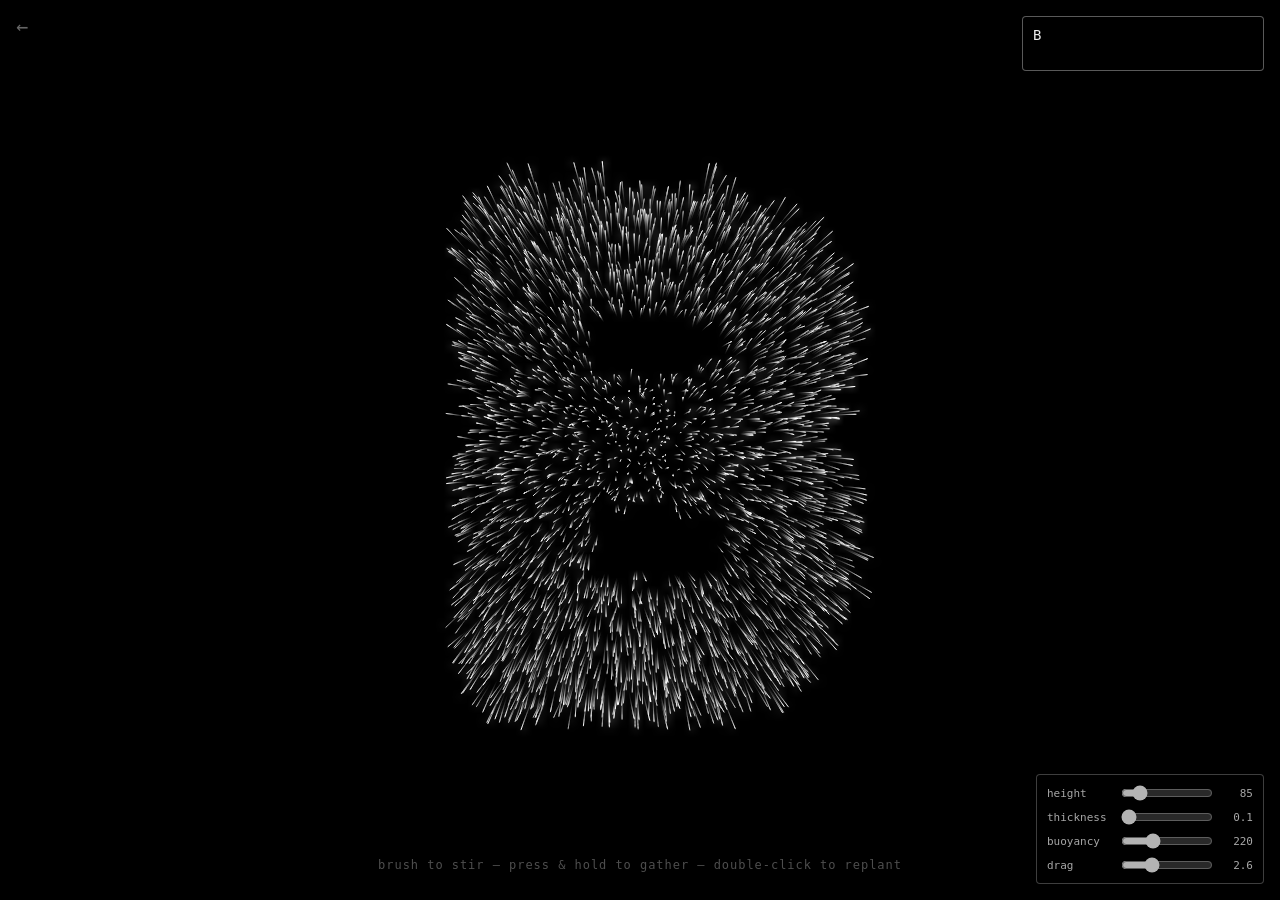
==== anemone-words/index.html @ 0f120e26 "hairy letters" ====
<!DOCTYPE html>
<html lang="en">
<head>
<meta charset="utf-8">
<meta name="viewport" content="width=device-width, initial-scale=1">
<title>anemone words</title>
<style>
  html,body{ margin:0; height:100%; background:#000; overflow:hidden; }
  #stage{ display:block; touch-action:none; cursor:crosshair; }
  #back{
    position:fixed; top:14px; left:16px; z-index:10;
    font:20px ui-monospace,Menlo,Consolas,monospace; text-decoration:none;
    color:#fff; opacity:.4; transition:opacity .2s ease;
  }
  #back:hover{ opacity:1; }
  #textbox{
    position:fixed; top:16px; right:16px; z-index:10;
    width:min(220px, 50vw);
    font:14px/1.5 ui-monospace,Menlo,Consolas,monospace;
    padding:8px 10px;
    color:#eee; background:rgba(0,0,0,.55);
    border:1px solid rgba(255,255,255,.35); border-radius:4px; outline:none;
    user-select:text; -webkit-user-select:text;
    resize:none; overflow-y:hidden;
    display:block;
  }
  #textbox:focus{ background:rgba(0,0,0,.85); border-color:rgba(255,255,255,.7); }
  #hint{
    position:fixed; bottom:16px; left:50%; transform:translateX(-50%);
    font:12px ui-monospace,Menlo,Consolas,monospace; letter-spacing:.08em;
    color:#fff; opacity:.3; pointer-events:none; white-space:nowrap;
  }
  #knobs{
    position:fixed; right:16px; bottom:16px; z-index:10;
    font:11px ui-monospace,Menlo,Consolas,monospace;
    color:#eee; background:rgba(0,0,0,.55);
    border:1px solid rgba(255,255,255,.35); border-radius:4px;
    padding:8px 10px; display:grid; gap:4px;
    opacity:.7; transition:opacity .2s ease;
  }
  #knobs:hover{ opacity:1; background:rgba(0,0,0,.85); }
  #knobs .knob{
    display:grid; grid-template-columns:66px 92px 36px;
    align-items:center; gap:6px;
  }
  #knobs input[type=range]{ width:92px; accent-color:#fff; }
  #knobs .k-val{ text-align:right; }
</style>
</head>
<body>
<a id="back" href="../" title="back to menu">←</a>
<textarea id="textbox" rows="1" autocomplete="off" spellcheck="false" placeholder="type here…"></textarea>
<canvas id="stage"></canvas>
<div id="knobs">
  <div class="knob"><span>height</span>   <input id="knH" type="range" min="30"  max="400" step="5"   value="85"><span  class="k-val" id="kvH">85</span></div>
  <div class="knob"><span>thickness</span><input id="knR" type="range" min="0.1" max="1"   step="0.05" value="0.1"><span class="k-val" id="kvR">0.1</span></div>
  <div class="knob"><span>buoyancy</span> <input id="knB" type="range" min="40"  max="600" step="5"   value="220"><span class="k-val" id="kvB">220</span></div>
  <div class="knob"><span>drag</span>     <input id="knD" type="range" min="0.2" max="8"   step="0.1" value="2.6"><span class="k-val" id="kvD">2.6</span></div>
</div>
<p id="hint">brush to stir — press &amp; hold to gather — double-click to replant</p>

<script src="lib/strokefont.js"></script>
<script type="module" src="sketch.js"></script>
</body>
</html>
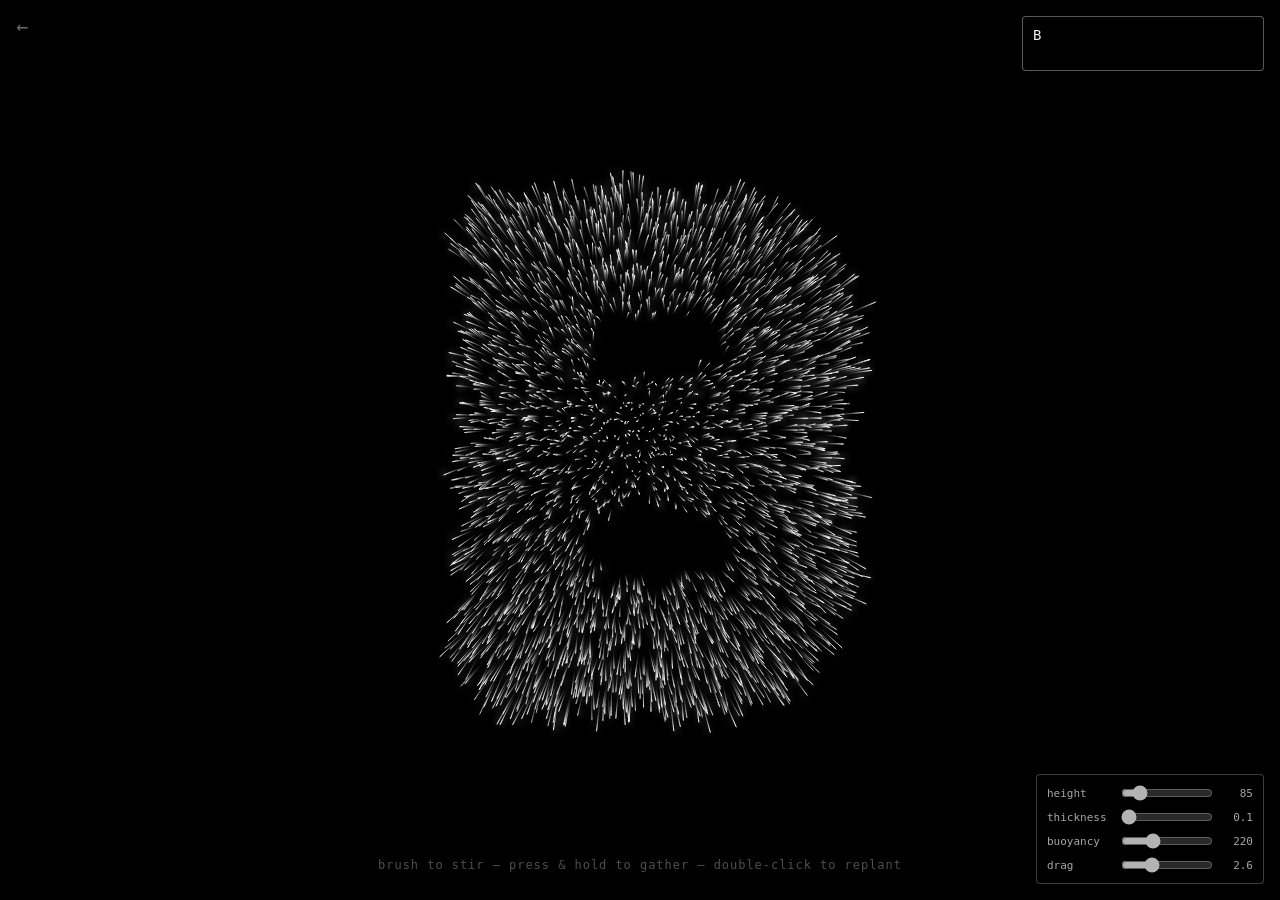
==== commit c5d75ac9: "dragable knobs" ====
--- a/anemone-words/index.html
+++ b/anemone-words/index.html
@@ -37,6 +37,7 @@
     border:1px solid rgba(255,255,255,.35); border-radius:4px;
     padding:8px 10px; display:grid; gap:4px;
     opacity:.7; transition:opacity .2s ease;
+    user-select:none; cursor:grab; touch-action:none;
   }
   #knobs:hover{ opacity:1; background:rgba(0,0,0,.85); }
   #knobs .knob{
